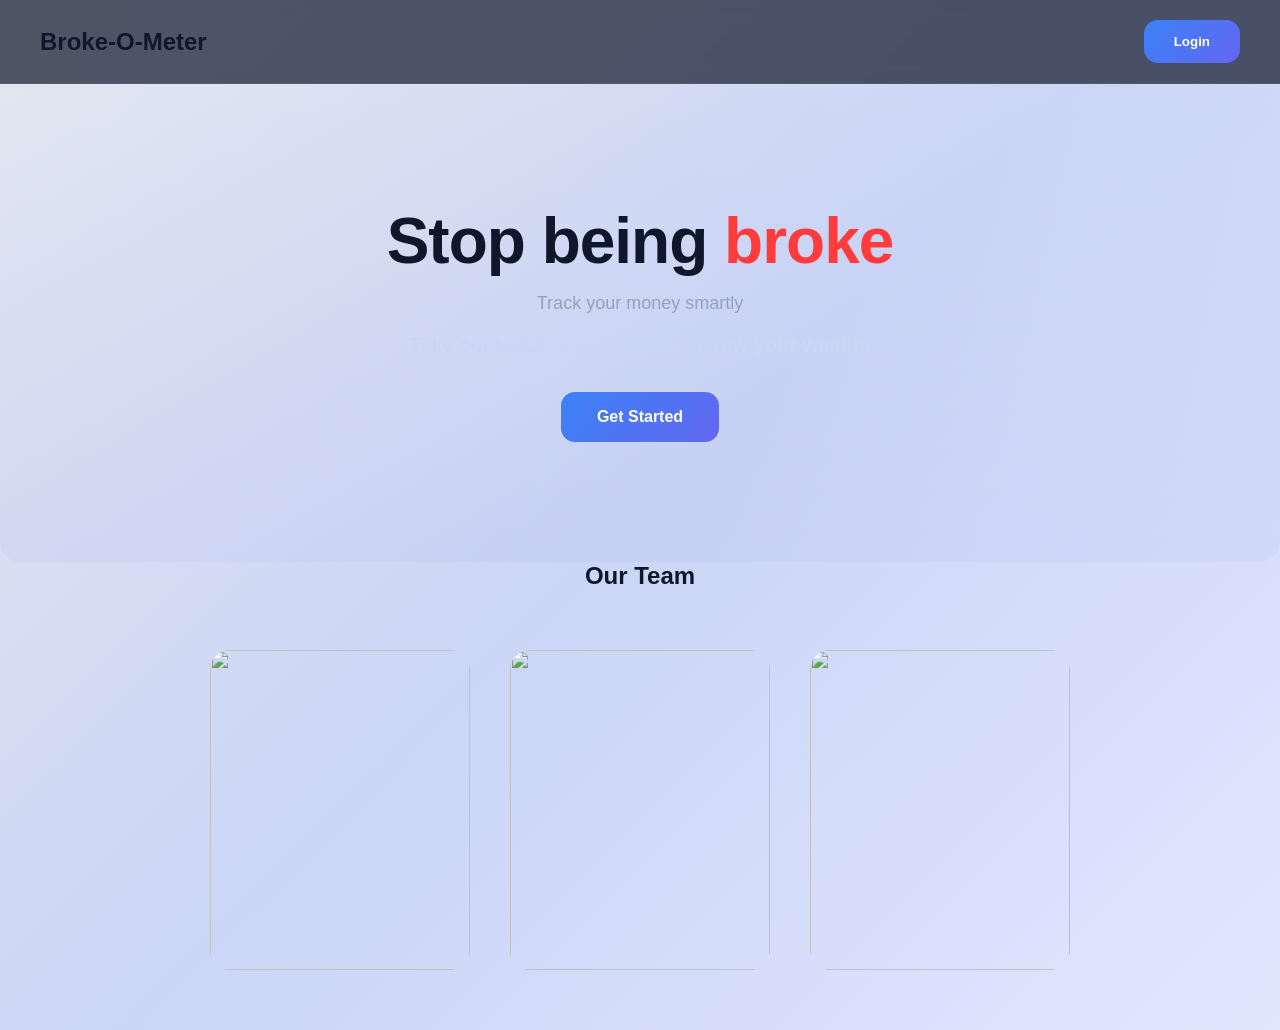
==== index.html @ d8fdb9f7 "Add files via upload" ====
<!DOCTYPE html>
<html>
<head>
<title>Broke-O-Meter</title>
<link rel="stylesheet" href="style.css">
</head>

<body>

<div id="welcome">💸 Welcome to Money Control</div>
<div class="cursor"></div>

<nav>
<h1>Broke-O-Meter </h1>
<a href="login.html"><button class="btn">Login</button></a>
</nav>
<section class="hero">
  <h1>Stop being <span>broke</span></h1>

  <p>Track your money smartly</p>

  <div class="sub-text">
    Take control. Build discipline. Grow your wealth.
  </div>

  <a href="login.html">
    <button class="btn">Get Started</button>
  </a>
</section>

<h2 style="text-align:center;">Our Team</h2>

<div class="director-grid">

<div class="flip-card">
<div class="flip-inner">
<div class="flip-front"><img src="images/lolo.jpg"></div>
<div class="flip-back"><h3>nahoko</h3><p>Frontend</p></div>
</div>
</div>

<div class="flip-card">
<div class="flip-inner">
<div class="flip-front"><img src="images/simran.jpeg.jpeg"></div>
<div class="flip-back"><h3>Simran</h3><p>UI/UX</p></div>
</div>
</div>

<div class="flip-card">
<div class="flip-inner">
<div class="flip-front"><img src="images/bolo.jpg"></div>
<div class="flip-back"><h3>jiro</h3><p>Backend</p></div>
</div>
</div>

</div>

<script>
/* CURSOR */
const cursor=document.querySelector('.cursor');
document.addEventListener('mousemove',e=>{
  cursor.style.left=e.clientX+'px';
  cursor.style.top=e.clientY+'px';
});
</script>

</body>
</html>
---- style.css ----
*{
  margin:0;
  padding:0;
  box-sizing:border-box;
  font-family:'Poppins',sans-serif;
}

/* BODY (FINAL FIXED) */
body{
  background: linear-gradient(135deg, #e2e8f0, #cbd5f5, #e0e7ff);
  color:#0f172a;
  min-height:100vh;
}

/* NAV */
nav{
  display:flex;
  justify-content:space-between;
  align-items:center;
  padding:20px 40px;
  background:rgba(15,23,42,0.7);
  backdrop-filter:blur(10px);
  border-bottom:1px solid rgba(255,255,255,0.05);
}

/* BUTTON */
.btn{
  padding:14px 30px;
  border:none;
  border-radius:14px;
  background:linear-gradient(135deg,#3b82f6,#6366f1);
  color:white;
  font-weight:600;
  cursor:pointer;
  transition:0.3s;
}

.btn:hover{
  transform:translateY(-3px) scale(1.05);
  box-shadow:0 15px 40px rgba(99,102,241,0.6);
}

/* HERO */
.hero{
  text-align:center;
  padding:120px 20px;
  background: linear-gradient(180deg, rgba(99,102,241,0.08), transparent);
  border-radius:20px;
}

.hero h1{
  font-size:64px;
  font-weight:900;
  letter-spacing:-1px;
}

.hero span{
  color:#ff3b3b;
}

.hero p{
  margin-top:15px;
  font-size:18px;
  color:#94a3b8;
}

.hero .sub-text{
  margin-top:20px;
  font-size:20px;
  font-weight:600;
  color:#cbd5f5;
  opacity:0;
  transform:translateY(20px);
  animation:fadeUp 1s ease forwards 0.5s;
}

.hero .btn{
  margin-top:35px;
  padding:16px 36px;
  font-size:16px;
  border-radius:14px;
}

@keyframes fadeUp{
  to{
    opacity:1;
    transform:translateY(0);
  }
}

.hero h1{
  animation:fadeUp 0.8s ease;
}

.hero p{
  animation:fadeUp 1s ease;
}

/* TEAM GRID */
.director-grid{
  display:flex;
  justify-content:center;
  gap:40px;
  flex-wrap:wrap;
  padding:60px;
}

/* FLIP CARD */
.flip-card{
  width:260px;
  height:320px;
  perspective:1000px;
}

.flip-inner{
  width:100%;
  height:100%;
  transition:0.6s;
  transform-style:preserve-3d;
  position:relative;
}

.flip-card:hover .flip-inner{
  transform:rotateY(180deg);
}

.flip-front,
.flip-back{
  position:absolute;
  width:100%;
  height:100%;
  border-radius:20px;
  overflow:hidden;
  backface-visibility:hidden;
}

.flip-front img{
  width:100%;
  height:100%;
  object-fit:cover;
}

.flip-back{
  background:#111827;
  color:white;
  display:flex;
  justify-content:center;
  align-items:center;
  flex-direction:column;
  transform:rotateY(180deg);
}

/* APP LAYOUT */
.app{
  display:flex;
}

/* SIDEBAR */
.sidebar{
  width:230px;
  background:rgba(0,0,0,0.8);
  padding:25px;
  border-right:1px solid rgba(255,255,255,0.05);
}

.sidebar h2{
  margin-bottom:25px;
}

.sidebar a{
  display:block;
  margin:12px 0;
  color:#cbd5f5;
  text-decoration:none;
  padding:10px;
  border-radius:10px;
  transition:0.3s;
}

.sidebar a:hover{
  background:rgba(255,255,255,0.08);
  transform:translateX(5px);
}

/* MAIN */
.main{
  flex:1;
  padding:40px;
}

/* TOP CARDS */
.top-cards{
  display:grid;
  grid-template-columns:repeat(3,1fr);
  gap:20px;
  margin-bottom:30px;
}

.top-card{
  background:rgba(255,255,255,0.05);
  padding:20px;
  border-radius:15px;
}

.top-card.active{
  background:#22c55e;
  color:white;
}

/* GRID */
.modern-grid{
  display:grid;
  grid-template-columns:1fr 1fr;
  gap:20px;
}

/* CARD */
.card{
  background:rgba(255,255,255,0.05);
  padding:20px;
  border-radius:15px;
}

/* INPUT */
input,select{
  width:100%;
  padding:12px;
  margin:10px 0;
  border-radius:10px;
  border:none;
  background:#0f172a;
  color:white;
}

/* TABLE */
.history-table{
  width:100%;
  border-collapse:collapse;
  margin-top:15px;
}

.history-table th,
.history-table td{
  padding:12px;
  border-bottom:1px solid rgba(255,255,255,0.1);
}

/* LOGIN CENTER */
.center{
  display:flex;
  justify-content:center;
  align-items:center;
  height:100vh;
}

.login-box{
  width:350px;
}

/* WELCOME SCREEN */
#welcome{
  position:fixed;
  top:0;
  left:0;
  width:100%;
  height:100%;
  background: linear-gradient(135deg,#0f172a,#1e293b);
  display:flex;
  justify-content:center;
  align-items:center;
  font-size:36px;
  font-weight:800;
  color:white;
  z-index:9999;
  letter-spacing:1px;
  animation:fadeOut 2s forwards 2s;
}

@keyframes fadeOut{
  to{
    opacity:0;
    visibility:hidden;
  }
}
.hero{
  background: linear-gradient(180deg, transparent, rgba(99,102,241,0.05));
  border-radius:20px;
}
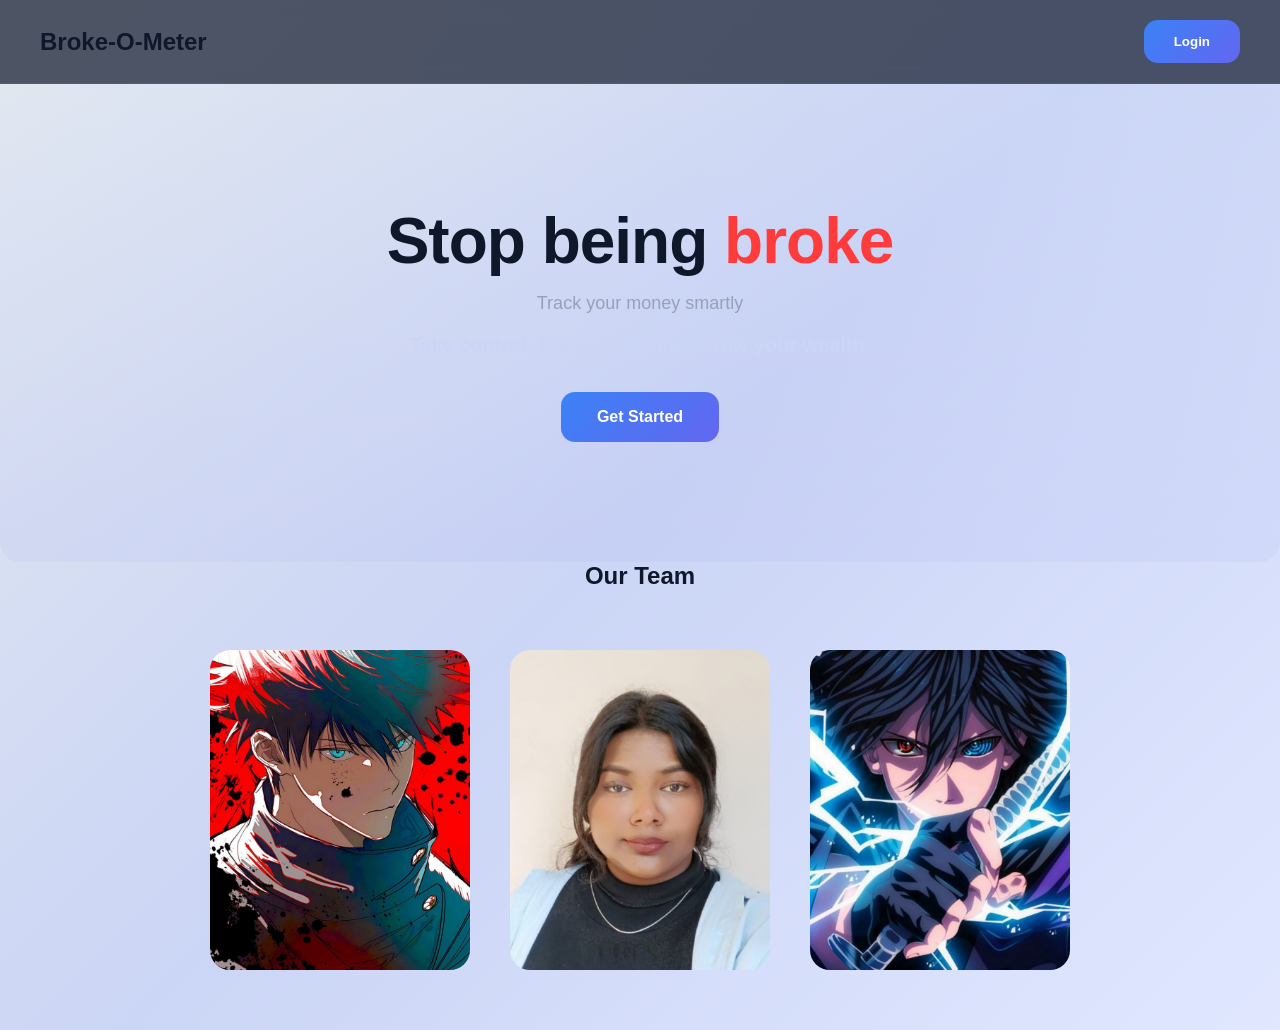
==== commit 0d0b9d14: "Update index.html" ====
--- a/index.html
+++ b/index.html
@@ -34,21 +34,21 @@
 
 <div class="flip-card">
 <div class="flip-inner">
-<div class="flip-front"><img src="images/lolo.jpg"></div>
+<div class="flip-front"><img src="lolo.jpg"></div>
 <div class="flip-back"><h3>nahoko</h3><p>Frontend</p></div>
 </div>
 </div>
 
 <div class="flip-card">
 <div class="flip-inner">
-<div class="flip-front"><img src="images/simran.jpeg.jpeg"></div>
+<div class="flip-front"><img src="simran.jpeg.jpeg"></div>
 <div class="flip-back"><h3>Simran</h3><p>UI/UX</p></div>
 </div>
 </div>
 
 <div class="flip-card">
 <div class="flip-inner">
-<div class="flip-front"><img src="images/bolo.jpg"></div>
+<div class="flip-front"><img src="bolo.jpg"></div>
 <div class="flip-back"><h3>jiro</h3><p>Backend</p></div>
 </div>
 </div>
@@ -65,4 +65,4 @@
 </script>
 
 </body>
-</html>+</html>
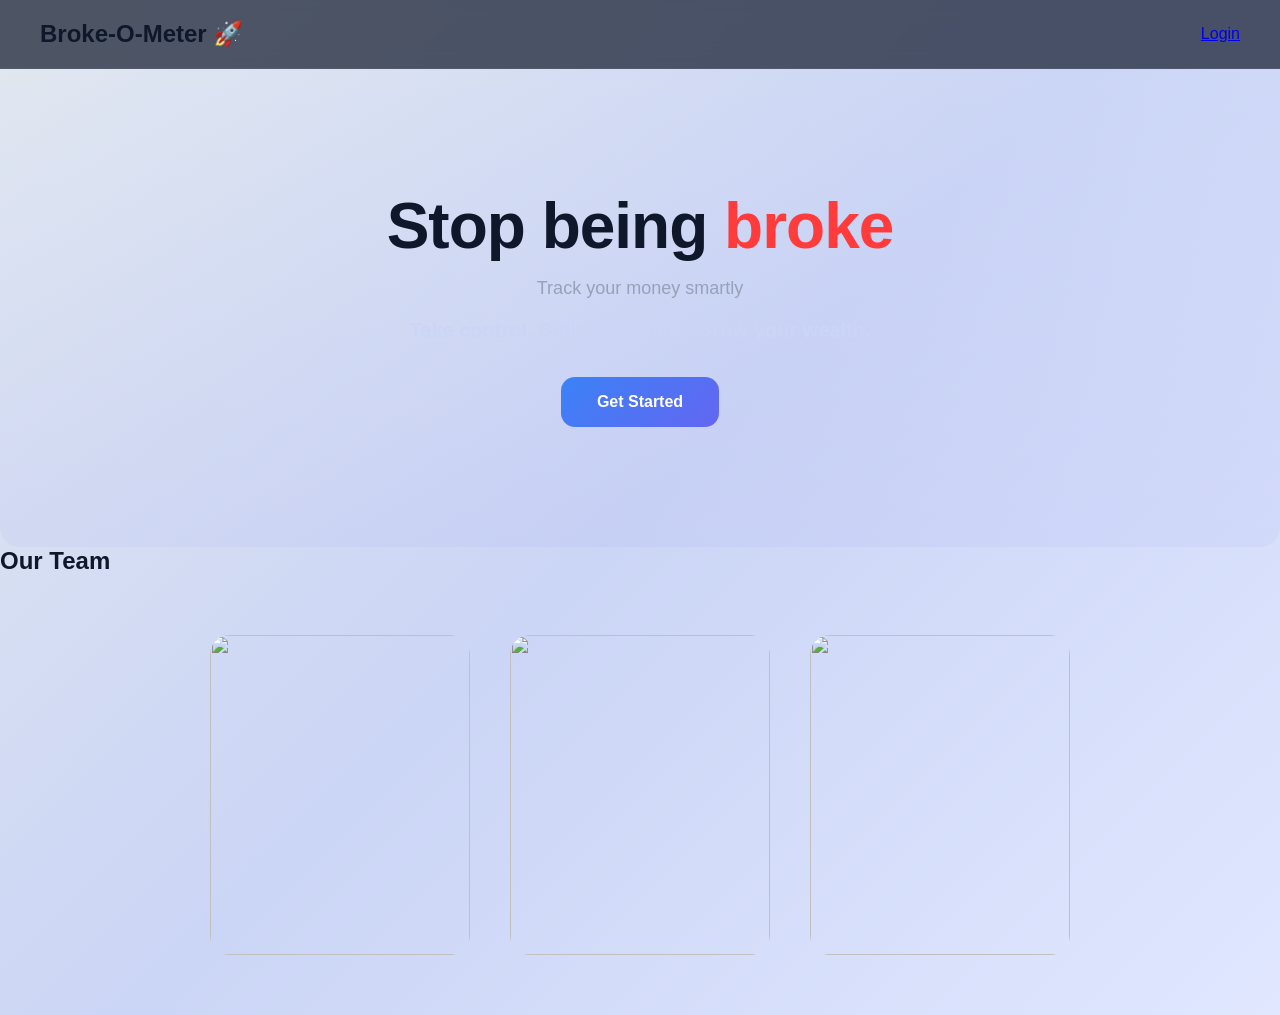
==== commit 80d45110: "Update index.html" ====
--- a/index.html
+++ b/index.html
@@ -7,13 +7,18 @@
 
 <body>
 
+<!-- WELCOME -->
 <div id="welcome">💸 Welcome to Money Control</div>
+<!-- CURSOR -->
 <div class="cursor"></div>
 
-<nav>
-<h1>Broke-O-Meter </h1>
-<a href="login.html"><button class="btn">Login</button></a>
+<!-- NAV -->
+<nav class="nav-bar">
+  <h1>Broke-O-Meter 🚀</h1>
+  <a href="login.html" class="login-btn">Login</a>
 </nav>
+
+<!-- HERO -->
 <section class="hero">
   <h1>Stop being <span>broke</span></h1>
 
@@ -24,44 +29,69 @@
   </div>
 
   <a href="login.html">
-    <button class="btn">Get Started</button>
+    <button class="btn hero-btn">Get Started</button>
   </a>
 </section>
 
-<h2 style="text-align:center;">Our Team</h2>
+<!-- TEAM -->
+<section class="team-section">
+  <h2>Our Team</h2>
 
-<div class="director-grid">
+  <div class="director-grid">
 
-<div class="flip-card">
-<div class="flip-inner">
-<div class="flip-front"><img src="lolo.jpg"></div>
-<div class="flip-back"><h3>nahoko</h3><p>Frontend</p></div>
-</div>
-</div>
+    <!-- CARD 1 -->
+    <div class="flip-card">
+      <div class="flip-inner">
+        <div class="flip-front">
+          <img src="images/lolo.jpg">
+        </div>
+        <div class="flip-back">
+          <h3>Nahoko</h3>
+          <p>Frontend</p>
+        </div>
+      </div>
+    </div>
 
-<div class="flip-card">
-<div class="flip-inner">
-<div class="flip-front"><img src="simran.jpeg.jpeg"></div>
-<div class="flip-back"><h3>Simran</h3><p>UI/UX</p></div>
-</div>
-</div>
+    <!-- CARD 2 -->
+    <div class="flip-card">
+      <div class="flip-inner">
+        <div class="flip-front">
+          <img src="images/simran.jpeg.jpeg">
+        </div>
+        <div class="flip-back">
+          <h3>Simran</h3>
+          <p>UI/UX</p>
+        </div>
+      </div>
+    </div>
 
-<div class="flip-card">
-<div class="flip-inner">
-<div class="flip-front"><img src="bolo.jpg"></div>
-<div class="flip-back"><h3>jiro</h3><p>Backend</p></div>
-</div>
-</div>
+    <!-- CARD 3 -->
+    <div class="flip-card">
+      <div class="flip-inner">
+        <div class="flip-front">
+          <img src="images/bolo.jpg">
+        </div>
+        <div class="flip-back">
+          <h3>Jiro</h3>
+          <p>Backend</p>
+        </div>
+      </div>
+    </div>
 
-</div>
+  </div>
+</section>
 
+<!-- SCRIPT -->
 <script>
-/* CURSOR */
-const cursor=document.querySelector('.cursor');
-document.addEventListener('mousemove',e=>{
-  cursor.style.left=e.clientX+'px';
-  cursor.style.top=e.clientY+'px';
+
+/* CURSOR EFFECT */
+const cursor = document.querySelector('.cursor');
+
+document.addEventListener('mousemove', e => {
+  cursor.style.left = e.clientX + 'px';
+  cursor.style.top = e.clientY + 'px';
 });
+
 </script>
 
 </body>
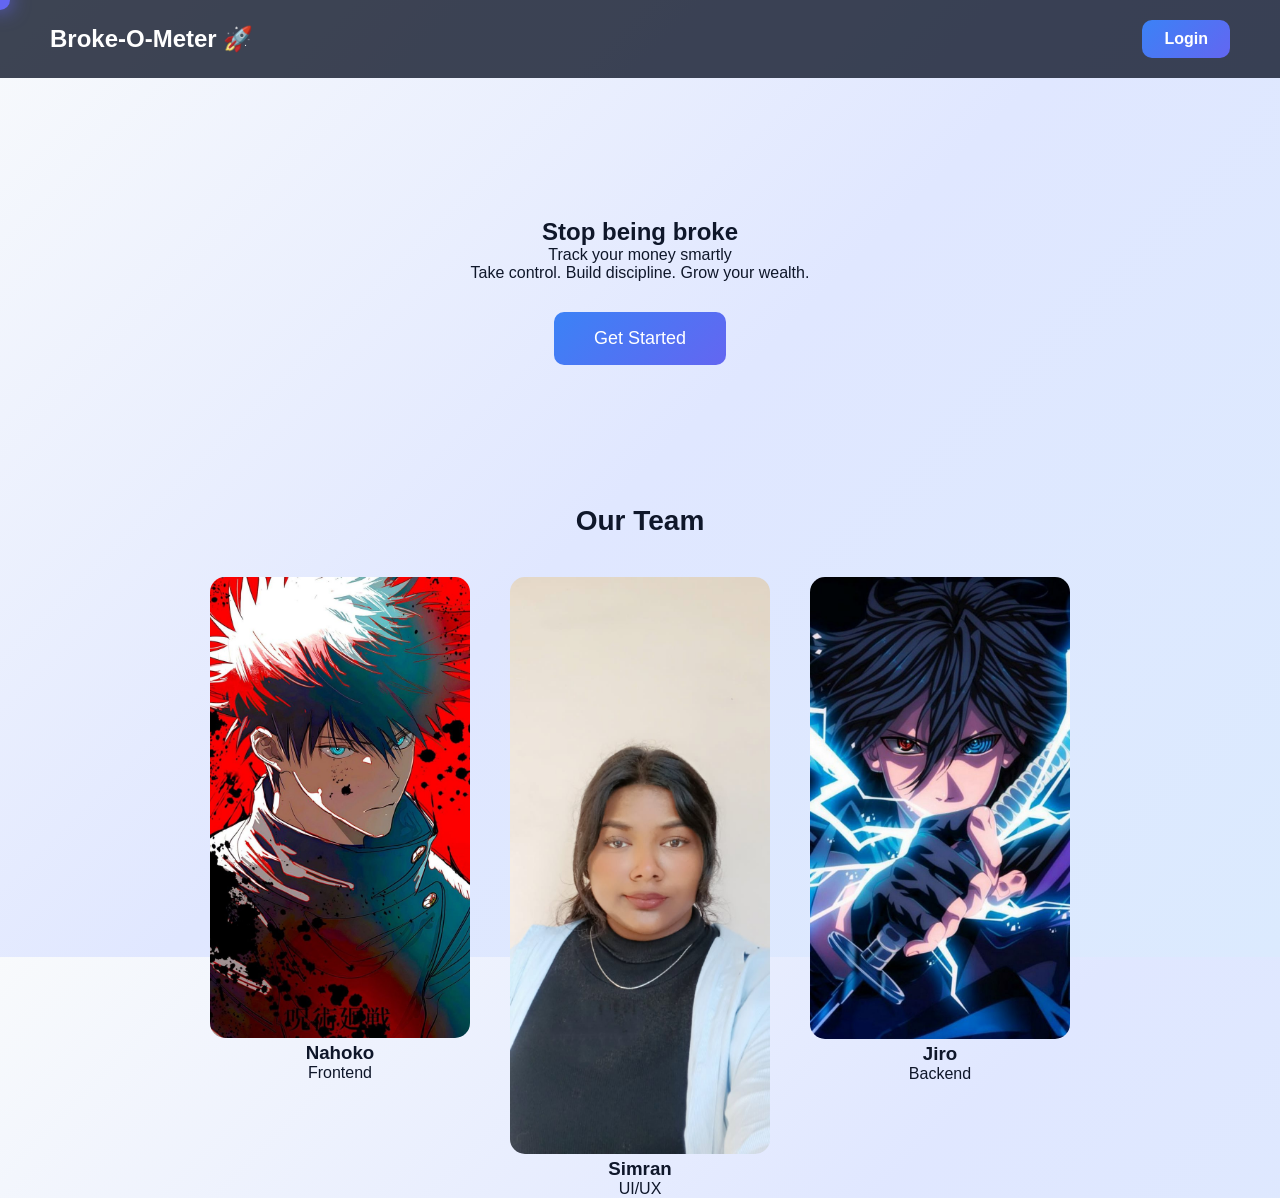
==== commit 7c5e3aac: "Update index.html" ====
--- a/index.html
+++ b/index.html
@@ -43,7 +43,7 @@
     <div class="flip-card">
       <div class="flip-inner">
         <div class="flip-front">
-          <img src="images/lolo.jpg">
+          <img src="lolo.jpg">
         </div>
         <div class="flip-back">
           <h3>Nahoko</h3>
@@ -56,7 +56,7 @@
     <div class="flip-card">
       <div class="flip-inner">
         <div class="flip-front">
-          <img src="images/simran.jpeg.jpeg">
+          <img src="simran.jpeg.jpeg">
         </div>
         <div class="flip-back">
           <h3>Simran</h3>
@@ -69,7 +69,7 @@
     <div class="flip-card">
       <div class="flip-inner">
         <div class="flip-front">
-          <img src="images/bolo.jpg">
+          <img src="bolo.jpg">
         </div>
         <div class="flip-back">
           <h3>Jiro</h3>
--- a/style.css
+++ b/style.css
@@ -5,152 +5,13 @@
   font-family:'Poppins',sans-serif;
 }
 
-/* BODY (FINAL FIXED) */
+/* BODY */
 body{
-  background: linear-gradient(135deg, #e2e8f0, #cbd5f5, #e0e7ff);
+  background: linear-gradient(135deg,#f8fafc,#e0e7ff,#dbeafe);
   color:#0f172a;
-  min-height:100vh;
-}
-
-/* NAV */
-nav{
-  display:flex;
-  justify-content:space-between;
-  align-items:center;
-  padding:20px 40px;
-  background:rgba(15,23,42,0.7);
-  backdrop-filter:blur(10px);
-  border-bottom:1px solid rgba(255,255,255,0.05);
-}
-
-/* BUTTON */
-.btn{
-  padding:14px 30px;
-  border:none;
-  border-radius:14px;
-  background:linear-gradient(135deg,#3b82f6,#6366f1);
-  color:white;
-  font-weight:600;
-  cursor:pointer;
-  transition:0.3s;
-}
-
-.btn:hover{
-  transform:translateY(-3px) scale(1.05);
-  box-shadow:0 15px 40px rgba(99,102,241,0.6);
-}
-
-/* HERO */
-.hero{
-  text-align:center;
-  padding:120px 20px;
-  background: linear-gradient(180deg, rgba(99,102,241,0.08), transparent);
-  border-radius:20px;
-}
-
-.hero h1{
-  font-size:64px;
-  font-weight:900;
-  letter-spacing:-1px;
-}
-
-.hero span{
-  color:#ff3b3b;
-}
-
-.hero p{
-  margin-top:15px;
-  font-size:18px;
-  color:#94a3b8;
-}
-
-.hero .sub-text{
-  margin-top:20px;
-  font-size:20px;
-  font-weight:600;
-  color:#cbd5f5;
-  opacity:0;
-  transform:translateY(20px);
-  animation:fadeUp 1s ease forwards 0.5s;
-}
-
-.hero .btn{
-  margin-top:35px;
-  padding:16px 36px;
-  font-size:16px;
-  border-radius:14px;
-}
-
-@keyframes fadeUp{
-  to{
-    opacity:1;
-    transform:translateY(0);
-  }
-}
-
-.hero h1{
-  animation:fadeUp 0.8s ease;
-}
-
-.hero p{
-  animation:fadeUp 1s ease;
-}
-
-/* TEAM GRID */
-.director-grid{
-  display:flex;
-  justify-content:center;
-  gap:40px;
-  flex-wrap:wrap;
-  padding:60px;
-}
-
-/* FLIP CARD */
-.flip-card{
-  width:260px;
-  height:320px;
-  perspective:1000px;
-}
-
-.flip-inner{
-  width:100%;
-  height:100%;
-  transition:0.6s;
-  transform-style:preserve-3d;
-  position:relative;
-}
-
-.flip-card:hover .flip-inner{
-  transform:rotateY(180deg);
-}
-
-.flip-front,
-.flip-back{
-  position:absolute;
-  width:100%;
-  height:100%;
-  border-radius:20px;
-  overflow:hidden;
-  backface-visibility:hidden;
-}
-
-.flip-front img{
-  width:100%;
-  height:100%;
-  object-fit:cover;
-}
-
-.flip-back{
-  background:#111827;
-  color:white;
-  display:flex;
-  justify-content:center;
-  align-items:center;
-  flex-direction:column;
-  transform:rotateY(180deg);
-}
-
-/* APP LAYOUT */
+}
+
+/* APP */
 .app{
   display:flex;
 }
@@ -158,13 +19,14 @@
 /* SIDEBAR */
 .sidebar{
   width:230px;
-  background:rgba(0,0,0,0.8);
+  background:#0f172a;
   padding:25px;
-  border-right:1px solid rgba(255,255,255,0.05);
-}
-
-.sidebar h2{
-  margin-bottom:25px;
+  min-height:100vh;
+}
+
+.sidebar h1{
+  color:white;
+  margin-bottom:30px;
 }
 
 .sidebar a{
@@ -174,18 +36,24 @@
   text-decoration:none;
   padding:10px;
   border-radius:10px;
-  transition:0.3s;
 }
 
 .sidebar a:hover{
-  background:rgba(255,255,255,0.08);
-  transform:translateX(5px);
+  background:rgba(255,255,255,0.1);
 }
 
 /* MAIN */
 .main{
   flex:1;
   padding:40px;
+}
+
+/* CARDS */
+.card{
+  background:white;
+  padding:20px;
+  border-radius:15px;
+  box-shadow:0 10px 25px rgba(0,0,0,0.08);
 }
 
 /* TOP CARDS */
@@ -197,9 +65,10 @@
 }
 
 .top-card{
-  background:rgba(255,255,255,0.05);
+  background:white;
   padding:20px;
   border-radius:15px;
+  box-shadow:0 10px 25px rgba(0,0,0,0.08);
 }
 
 .top-card.active{
@@ -214,22 +83,31 @@
   gap:20px;
 }
 
-/* CARD */
-.card{
-  background:rgba(255,255,255,0.05);
-  padding:20px;
-  border-radius:15px;
-}
-
 /* INPUT */
 input,select{
   width:100%;
   padding:12px;
   margin:10px 0;
   border-radius:10px;
+  border:1px solid #ddd;
+}
+
+/* BUTTON */
+.btn{
+  padding:12px;
   border:none;
-  background:#0f172a;
-  color:white;
+  border-radius:10px;
+  background:linear-gradient(135deg,#3b82f6,#6366f1);
+  color:white;
+  cursor:pointer;
+}
+
+.btn:hover{
+  box-shadow:0 10px 25px rgba(99,102,241,0.4);
+}
+
+.full{
+  width:100%;
 }
 
 /* TABLE */
@@ -239,25 +117,143 @@
   margin-top:15px;
 }
 
-.history-table th,
+.history-table th{
+  background:#f1f5f9;
+  padding:12px;
+}
+
 .history-table td{
   padding:12px;
-  border-bottom:1px solid rgba(255,255,255,0.1);
-}
-
-/* LOGIN CENTER */
-.center{
+  border-bottom:1px solid #eee;
+}
+/* HOME FIX FINAL */
+
+.home-nav{
+  background:rgba(15,23,42,0.8);
+  color:white;
+}
+
+.home-hero{
+  padding:140px 20px 80px;
+  text-align:center;
+}
+
+.hero-btn{
+  margin-top:30px;
+  font-size:18px;
+  padding:16px 40px;
+}
+
+.team-section{
+  text-align:center;
+  padding:60px 20px;
+}
+
+.team-section h2{
+  margin-bottom:40px;
+  font-size:28px;
+}
+
+.flip-card{
+  width:260px;
+  height:320px;
+}
+
+.flip-front img{
+  width:100%;
+  height:100%;
+  object-fit:cover;
+  border-radius:15px;
+}
+
+/* CURSOR */
+.cursor{
+  position:fixed;
+  width:20px;
+  height:20px;
+  background:#6366f1;
+  border-radius:50%;
+  pointer-events:none;
+  transform:translate(-50%,-50%);
+  box-shadow:0 0 20px #6366f1;
+  z-index:9999;
+}
+/* NAV FIX */
+.nav-bar{
+  display:flex;
+  justify-content:space-between;
+  align-items:center;
+  padding:20px 50px;
+  background:rgba(15,23,42,0.8);
+  color:white;
+}
+
+/* LOGIN BUTTON RIGHT */
+.login-btn{
+  background:linear-gradient(135deg,#3b82f6,#6366f1);
+  padding:10px 22px;
+  border-radius:10px;
+  color:white;
+  text-decoration:none;
+  font-weight:600;
+  transition:0.3s;
+}
+
+.login-btn:hover{
+  transform:scale(1.05);
+  box-shadow:0 10px 30px rgba(99,102,241,0.5);
+}
+
+/* HERO */
+.hero{
+  text-align:center;
+  padding:140px 20px 80px;
+}
+
+.hero-btn{
+  margin-top:30px;
+  padding:16px 40px;
+  font-size:18px;
+}
+
+/* TEAM */
+.team-section{
+  text-align:center;
+  padding:60px 20px;
+}
+
+.director-grid{
   display:flex;
   justify-content:center;
-  align-items:center;
-  height:100vh;
-}
-
-.login-box{
-  width:350px;
-}
-
-/* WELCOME SCREEN */
+  gap:40px;
+  flex-wrap:wrap;
+}
+
+.flip-card{
+  width:260px;
+  height:320px;
+}
+
+.flip-front img{
+  width:100%;
+  height:100%;
+  object-fit:cover;
+  border-radius:15px;
+}
+
+/* CURSOR */
+.cursor{
+  position:fixed;
+  width:20px;
+  height:20px;
+  background:#6366f1;
+  border-radius:50%;
+  pointer-events:none;
+  transform:translate(-50%,-50%);
+  box-shadow:0 0 20px #6366f1;
+  z-index:9999;
+}
+/* FULL SCREEN WELCOME FIX */
 #welcome{
   position:fixed;
   top:0;
@@ -268,21 +264,81 @@
   display:flex;
   justify-content:center;
   align-items:center;
-  font-size:36px;
+  font-size:42px;
   font-weight:800;
   color:white;
   z-index:9999;
   letter-spacing:1px;
-  animation:fadeOut 2s forwards 2s;
-}
-
+
+  animation: fadeOut 2s ease forwards;
+  animation-delay: 1.5s;
+}
+
+/* FADE OUT */
 @keyframes fadeOut{
   to{
     opacity:0;
     visibility:hidden;
   }
 }
-.hero{
-  background: linear-gradient(180deg, transparent, rgba(99,102,241,0.05));
+#welcome{
+  text-shadow:0 0 20px rgba(99,102,241,0.8);
+}
+/* AUTH (LOGIN / SIGNUP) */
+.auth-container{
+  height:100vh;
+  display:flex;
+  justify-content:center;
+  align-items:center;
+}
+
+.auth-box{
+  width:380px;
+  padding:35px;
   border-radius:20px;
-}+  background:rgba(255,255,255,0.08);
+  backdrop-filter:blur(15px);
+  box-shadow:0 20px 60px rgba(0,0,0,0.2);
+  text-align:center;
+  animation:fadeUp 0.6s ease;
+}
+
+.auth-box h2{
+  margin-bottom:10px;
+  font-size:28px;
+}
+
+.auth-sub{
+  color:#94a3b8;
+  margin-bottom:20px;
+}
+
+.auth-box input{
+  width:100%;
+  padding:12px;
+  margin:10px 0;
+  border-radius:10px;
+  border:none;
+  background:#0f172a;
+  color:white;
+}
+
+.auth-box .btn{
+  width:100%;
+  margin-top:15px;
+}
+
+.switch{
+  margin-top:15px;
+  color:#94a3b8;
+}
+
+.switch span{
+  color:#6366f1;
+  cursor:pointer;
+  font-weight:600;
+}
+
+.hidden{
+  display:none;
+}
